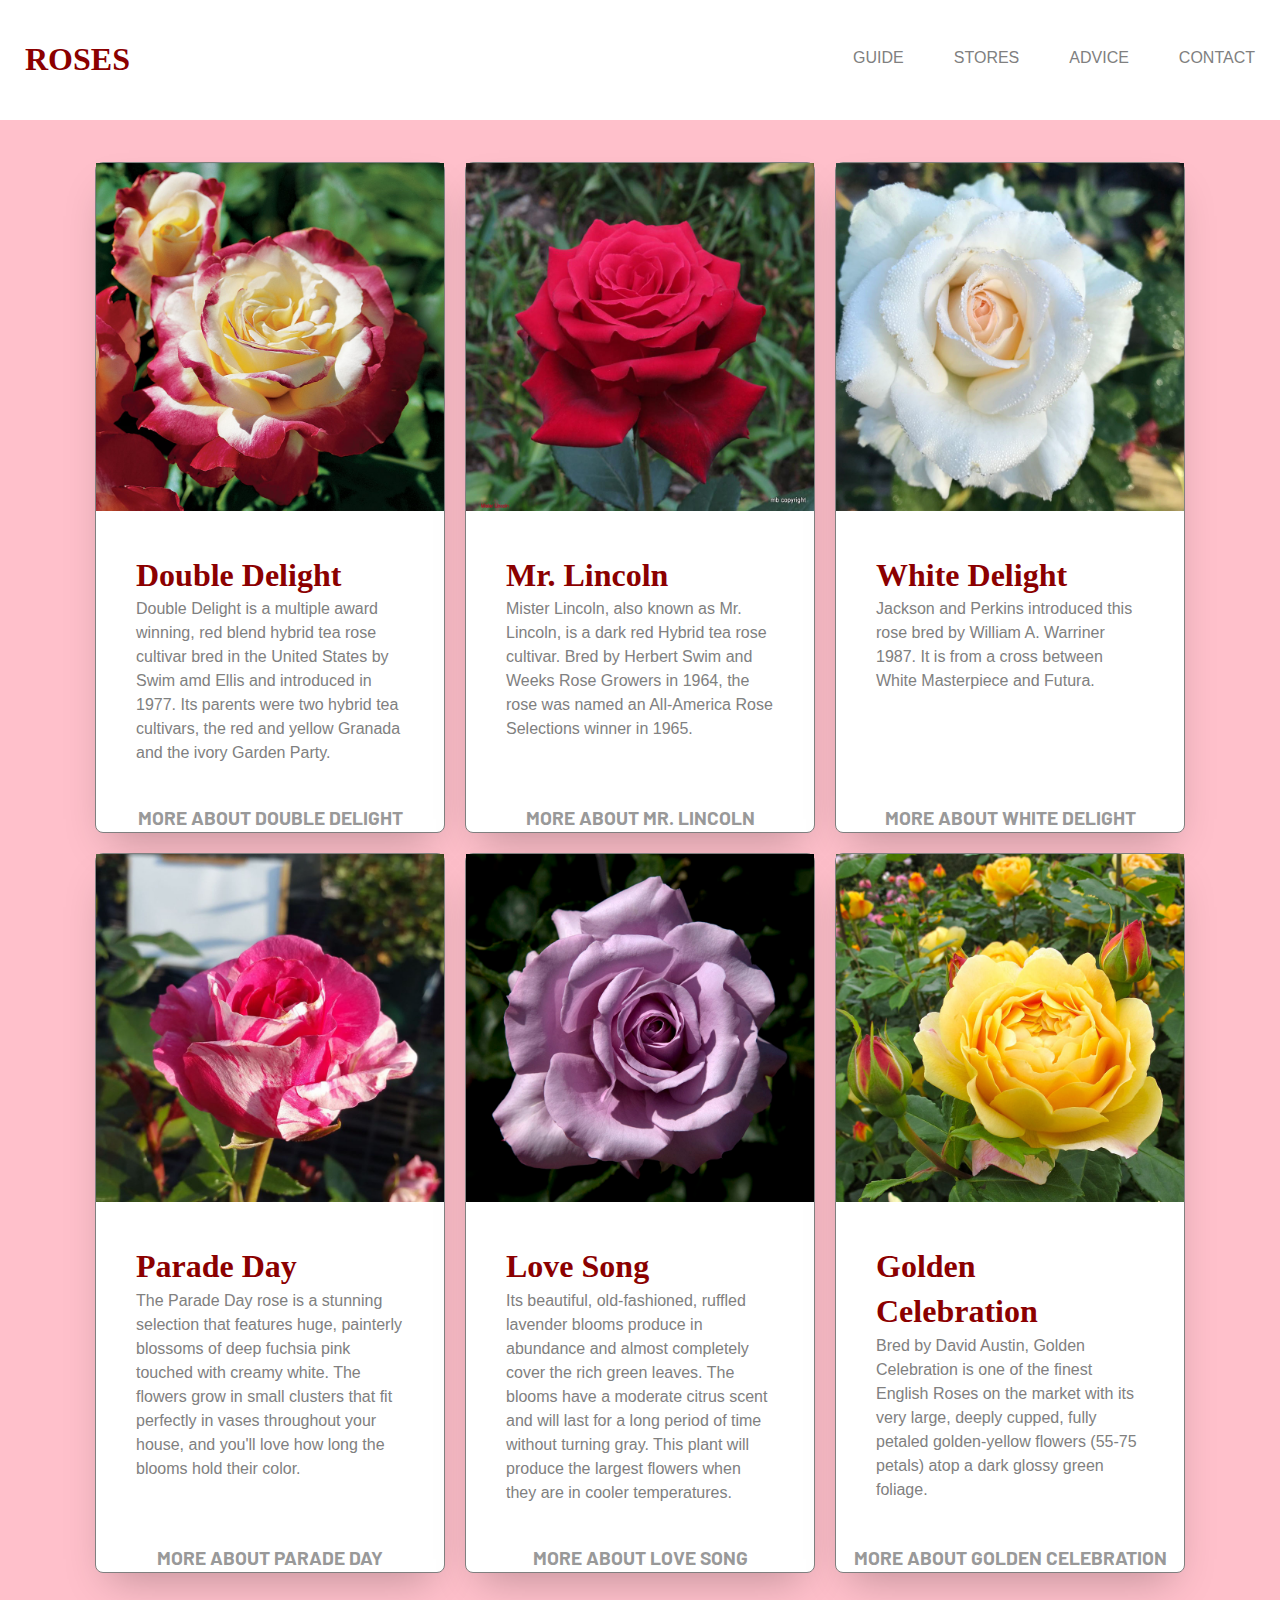
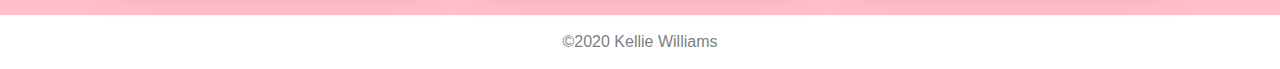
==== carddeck.html @ 98f0ea48 "Add files via upload" ====
<!doctype html>
<html class="no-js" lang="en">

<head>
    <meta charset="utf-8">
    <title>Kellie's Roses — Guide</title>
    <meta name="description" content="">
    <meta name="viewport" content="width=device-width, initial-scale=1">

    <link rel="manifest" href="site.webmanifest">
    <link rel="apple-touch-icon" sizes="180x180" href="apple-touch-icon.png">
    <link rel="icon" type="image/png" sizes="32x32" href="favicon-32x32.png">
    <link rel="icon" type="image/png" sizes="16x16" href="favicon-16x16.png">
    <link rel="apple-touch-icon" href="icon.png">
    <!-- Place favicon.ico in the root directory -->
    <link href="https://fonts.googleapis.com/css2?family=Barlow:wght@300;400;500;700&display=swap" rel="stylesheet"> 

    <link rel="stylesheet" href="css/normalize.css">
    <link rel="stylesheet" href="css/main.css">
    <link rel="stylesheet" href="css/styles.css">

    <meta name="theme-color" content="#fafafa">
</head>

<body>
    <!--[if IE]>
    <p class="browserupgrade">You are using an <strong>outdated</strong> browser. Please <a href="https://browsehappy.com/">upgrade your browser</a> to improve your experience and security.</p>
  <![endif]-->



    <!-- Add your site or application content here -->
    <!-- navbar  -->

    <nav class="flex-container" aria-labelledby="primary-navigation">
        <h1 class="logo"><a href="index.html">Roses</a></h1>

        <ul class="main-nav">
            <li><a href="carddeck.html">Guide</a></li>
            <li><a href="stores.html">Stores</a></li>
            <li><a href="#">Advice</a></li>
            <li><a href="#">Contact</a></li>
        </ul>
    </nav>
    <!-- end nav bar -->



    <!-- start card section -->
    <section class="cards">
        <div class="card">

            <div class="photo">
                <img src="images/doubledelight.jpg" alt="A double delight rose." />
            </div> <!-- end of photo -->

            <div class="content">

                <article>
                    <h1 class="title">Double Delight</h1>
                    <p>Double Delight is a multiple award winning, red blend hybrid tea rose cultivar bred in the United States by Swim amd Ellis and introduced in 1977. Its parents were two hybrid tea cultivars, the red and yellow Granada and the ivory Garden Party.</p>
                </article>

            </div> <!-- end of content -->
            <footer class="cardfooter"><a href="inspirations.html">More About Double Delight</a></footer>
        </div><!-- end of card -->

        <div class="card">

            <div class="photo">
                <img src="images/mrlincoln.jpg" alt="A Mr. Lincoln Rose." />
            </div><!-- end of photo -->

            <div class="content">

                <article>
                    <h1 class="title">Mr. Lincoln</h1>
                    <p>Mister Lincoln, also known as Mr. Lincoln, is a dark red Hybrid tea rose cultivar. Bred by Herbert Swim and Weeks Rose Growers in 1964, the rose was named an All-America Rose Selections winner in 1965. </p>
                </article> <!-- end of article -->
            </div> <!-- end of content -->
            <footer class="cardfooter"><a href="inspirations.html">More About Mr. Lincoln</a></footer>
        </div>

        <div class="card">

            <div class="photo">
                <img src="images/whitedelight.jpg" alt="A White Delight rose." />
            </div><!-- end of photo -->

            <div class="content">

                <article>
                    <h1 class="title">White Delight</h1>
                    <p>Jackson and Perkins introduced this rose bred by William A. Warriner 1987. It is from a cross between White Masterpiece and Futura.
                </article> <!-- end of article -->
            </div> <!-- end of content -->
            <footer class="cardfooter"><a href="inspirations.html">More About White Delight</a></footer>
        </div>

        <div class="card">

            <div class="photo">
                <img src="images/parade.jpg" alt="A Parade Day rose." />
            </div><!-- end of photo -->

            <div class="content">

                <article>
                    <h1 class="title">Parade Day</h1>
                    <p>The Parade Day rose is a stunning selection that features huge, painterly blossoms of deep fuchsia pink touched with creamy white. The flowers grow in small clusters that fit perfectly in vases throughout your house, and you'll love how long the blooms hold their color.
</p>
                
                </article> <!-- end of article -->
            </div> <!-- end of content -->
            <footer class="cardfooter"><a href="inspirations.html">More About Parade Day</a></footer>
        </div>

        <div class="card">

            <div class="photo">
                <img src="images/lovesong.jpg" alt="A Love Song rose." />
            </div><!-- end of photo -->

            <div class="content">

                <article>
                    <h1 class="title">Love Song</h1>
                    <p>Its beautiful, old-fashioned, ruffled lavender blooms produce in abundance and almost completely cover the rich green leaves. The blooms have a moderate citrus scent and will last for a long period of time without turning gray. This plant will produce the largest flowers when they are in cooler temperatures.</p>
            

                </article> <!-- end of article -->
            </div> <!-- end of content -->
            <footer class="cardfooter"><a href="inspirations.html">More About love Song</a></footer>
        </div>
        <div class="card">

            <div class="photo">
                <img src="images/golden.jpg" alt="A Golden Celebration rose." />
            </div><!-- end of photo -->

            <div class="content">

                <article>
                    <h1 class="title">Golden Celebration</h1>
                    <p>Bred by David Austin, Golden Celebration is one of the finest English Roses on the market with its very large, deeply cupped, fully petaled golden-yellow flowers (55-75 petals) atop a dark glossy green foliage.</p>
                </article> <!-- end of article -->
            </div> <!-- end of content -->
            <footer class="cardfooter"><a href="inspirations.html">More about golden celebration</a></footer>
        </div>
    </section>
    <!-- end of card section -->





    <footer class="main-footer">

        <p>&copy;2020 Kellie Williams</p>

    </footer>




    <!-- javascript stuff down here -->
    <script src="js/vendor/modernizr-3.8.0.min.js"></script>
    <script src="https://code.jquery.com/jquery-3.4.1.min.js"
        integrity="sha256-CSXorXvZcTkaix6Yvo6HppcZGetbYMGWSFlBw8HfCJo=" crossorigin="anonymous"></script>
    <script>
        window.jQuery || document.write('<script src="js/vendor/jquery-3.4.1.min.js"><\/script>')
    </script>
    <script src="js/plugins.js"></script>
    <script src="js/main.js"></script>

    <!-- Google Analytics: change UA-XXXXX-Y to be your site's ID. -->
    <script>
        window.ga = function () {
            ga.q.push(arguments)
        };
        ga.q = [];
        ga.l = +new Date;
        ga('create', 'UA-XXXXX-Y', 'auto');
        ga('set', 'transport', 'beacon');
        ga('send', 'pageview')
    </script>
    <script src="https://www.google-analytics.com/analytics.js" async></script>
</body>

</html>
---- css/main.css ----
/*! HTML5 Boilerplate v7.3.0 | MIT License | https://html5boilerplate.com/ */

/* main.css 2.0.0 | MIT License | https://github.com/h5bp/main.css#readme */
/*
 * What follows is the result of much research on cross-browser styling.
 * Credit left inline and big thanks to Nicolas Gallagher, Jonathan Neal,
 * Kroc Camen, and the H5BP dev community and team.
 */

/* ==========================================================================
   Base styles: opinionated defaults
   ========================================================================== */

html {
  color: #222;
  font-size: 1em;
  line-height: 1.4;
}

/*
 * Remove text-shadow in selection highlight:
 * https://twitter.com/miketaylr/status/12228805301
 *
 * Vendor-prefixed and regular ::selection selectors cannot be combined:
 * https://stackoverflow.com/a/16982510/7133471
 *
 * Customize the background color to match your design.
 */

::-moz-selection {
  background: #b3d4fc;
  text-shadow: none;
}

::selection {
  background: #b3d4fc;
  text-shadow: none;
}

/*
 * A better looking default horizontal rule
 */

hr {
  display: block;
  height: 1px;
  border: 0;
  border-top: 1px solid #ccc;
  margin: 1em 0;
  padding: 0;
}

/*
 * Remove the gap between audio, canvas, iframes,
 * images, videos and the bottom of their containers:
 * https://github.com/h5bp/html5-boilerplate/issues/440
 */

audio,
canvas,
iframe,
img,
svg,
video {
  vertical-align: middle;
}

/*
 * Remove default fieldset styles.
 */

fieldset {
  border: 0;
  margin: 0;
  padding: 0;
}

/*
 * Allow only vertical resizing of textareas.
 */

textarea {
  resize: vertical;
}

/* ==========================================================================
   Browser Upgrade Prompt
   ========================================================================== */

.browserupgrade {
  margin: 0.2em 0;
  background: #ccc;
  color: #000;
  padding: 0.2em 0;
}

/* ==========================================================================
   Author's custom styles
   ========================================================================== */

/* ==========================================================================
   Helper classes
   ========================================================================== */

/*
 * Hide visually and from screen readers
 */

.hidden {
  display: none !important;
}

/*
* Hide only visually, but have it available for screen readers:
* https://snook.ca/archives/html_and_css/hiding-content-for-accessibility
*
* 1. For long content, line feeds are not interpreted as spaces and small width
*    causes content to wrap 1 word per line:
*    https://medium.com/@jessebeach/beware-smushed-off-screen-accessible-text-5952a4c2cbfe
*/

.sr-only {
  border: 0;
  clip: rect(0, 0, 0, 0);
  height: 1px;
  margin: -1px;
  overflow: hidden;
  padding: 0;
  position: absolute;
  white-space: nowrap;
  width: 1px;
  /* 1 */
}

/*
* Extends the .sr-only class to allow the element
* to be focusable when navigated to via the keyboard:
* https://www.drupal.org/node/897638
*/

.sr-only.focusable:active,
.sr-only.focusable:focus {
  clip: auto;
  height: auto;
  margin: 0;
  overflow: visible;
  position: static;
  white-space: inherit;
  width: auto;
}

/*
* Hide visually and from screen readers, but maintain layout
*/

.invisible {
  visibility: hidden;
}

/*
* Clearfix: contain floats
*
* For modern browsers
* 1. The space content is one way to avoid an Opera bug when the
*    `contenteditable` attribute is included anywhere else in the document.
*    Otherwise it causes space to appear at the top and bottom of elements
*    that receive the `clearfix` class.
* 2. The use of `table` rather than `block` is only necessary if using
*    `:before` to contain the top-margins of child elements.
*/

.clearfix:before,
.clearfix:after {
  content: " ";
  /* 1 */
  display: table;
  /* 2 */
}

.clearfix:after {
  clear: both;
}

/* ==========================================================================
   EXAMPLE Media Queries for Responsive Design.
   These examples override the primary ('mobile first') styles.
   Modify as content requires.
   ========================================================================== */

@media only screen and (min-width: 35em) {
  /* Style adjustments for viewports that meet the condition */
}

@media print,
  (-webkit-min-device-pixel-ratio: 1.25),
  (min-resolution: 1.25dppx),
  (min-resolution: 120dpi) {
  /* Style adjustments for high resolution devices */
}

/* ==========================================================================
   Print styles.
   Inlined to avoid the additional HTTP request:
   https://www.phpied.com/delay-loading-your-print-css/
   ========================================================================== */

@media print {
  *,
  *:before,
  *:after {
    background: transparent !important;
    color: #000 !important;
    /* Black prints faster */
    box-shadow: none !important;
    text-shadow: none !important;
  }
  a,
  a:visited {
    text-decoration: underline;
  }
  a[href]:after {
    content: " (" attr(href) ")";
  }
  abbr[title]:after {
    content: " (" attr(title) ")";
  }
  /*
     * Don't show links that are fragment identifiers,
     * or use the `javascript:` pseudo protocol
     */
  a[href^="#"]:after,
  a[href^="javascript:"]:after {
    content: "";
  }
  pre {
    white-space: pre-wrap !important;
  }
  pre,
  blockquote {
    border: 1px solid #999;
    page-break-inside: avoid;
  }
  /*
     * Printing Tables:
     * https://web.archive.org/web/20180815150934/http://css-discuss.incutio.com/wiki/Printing_Tables
     */
  thead {
    display: table-header-group;
  }
  tr,
  img {
    page-break-inside: avoid;
  }
  p,
  h2,
  h3 {
    orphans: 3;
    widows: 3;
  }
  h2,
  h3 {
    page-break-after: avoid;
  }
}
---- css/styles.css ----
/* Generic styles */

* {
  box-sizing: border-box;
  padding: 0;
  margin: 0;
}

html {
  font-family: 'Barlow', sans-serif;
  scroll-behavior: smooth;
  text-rendering: optimizeLegibility;
  font-weight: 400;
}

body {
  margin: 0;
  padding: 0;
  background-color: pink;
}

.hero {
  background: url('../images/ricardo-resende-unsplash.jpg') no-repeat center;
   -webkit-background-size: cover;
  -moz-background-size: cover;
  -o-background-size: cover;
  background-size: cover;
  padding: 4rem 1rem;
  margin: 0;
}
 

/* START HERE */

/* Grid styles */

.hero {
  display: grid;
  grid-template-columns: 1fr auto 1fr;
  grid-template-rows: 1fr 1fr;
}

.hero {
  height: 100vh;
}

/* you can start to use your color palettes here for transparent background in rgba*/
.inner-hero {
  background: rgba(255, 255, 255, 0.3);
  padding: 2rem;
  border-radius: 0.5rem;
}

.inner-hero>h1 {
  color: white;
    font-family: 'Playfair Display', serif;
  font-size: 4.5rem;
  line-height: 1.2;
  text-align: center;
  text-transform: uppercase;
  letter-spacing: 5px;
}

/* you can start to use your color palettes here or pick a color from the background using the eyedropper tool in Firefox */
.subhead {
    font-family: 'Roboto', sans-serif;
  color: pink;
  font-size: 2rem;
  font-weight: 500;
  text-align: center;
  margin-top: -1.5em;
  letter-spacing: 3px;
}

.welcome {
font-family: 'Roboto', sans-serif;
  color: white;
  font-size: 1.2rem;
  font-weight: 400;
  text-align: center;
  letter-spacing: 2px;
  margin-top: 4em;
  text-transform: uppercase;
}

.welcome a {
  color: white;
  text-decoration: none;
  border: 1px solid white;
  padding: 10px;
}

.welcome a:hover {
  color: pink;
}


/* grids */
.inner-hero {
  grid-column: 2;
}

@media (min-width: 600px) {
  .hero {
    grid-template-columns: auto 1fr 1fr;
  }

  .inner-hero {
    grid-column: 1;
    margin-left: 2rem;
  }

  .inner-hero>h1 {
    text-align: left;
  }

  .subhead {
    text-align: left;
  }

  .welcome {
    text-align: left;
  }


}


/* -- navigation bar -- */
.flex-container {
  display: flex;
  flex-direction: column;
  justify-content: center;
  align-items: center;
  background: white;
}

.logo {
  padding-top: 1rem;
  padding-bottom: 1rem;
    font-family: 'Playfair Display', serif;
    color:pink;
}

.logo a {
  color: darkred;
}



/* gets rid of bullets on list and makes text uppercase */
.logo,
.main-nav {
  list-style: none;
  text-transform: uppercase;
}

/* gets rid of underline on links and spaces out letters */
.logo a,
.main-nav a {
  text-decoration: none;

}

.logo a:hover {
  color: purple;
}

.main-nav {
  display: flex;
  flex-direction: column;
  align-content: center;
  width: 100%;
  font-family: 'Roboto', sans-serif;
}

.main-nav a {
  display: block;
  padding: 1em;
  color: gray;
}

.main-nav a:hover {
  color:purple;
}

.main-nav a {
  text-align: center;
  padding: 10px;
  border-top: 1px solid rgba(255, 255, 255, 0.3);
  border-bottom: 1px solid rgba(0, 0, 0, 0.1);
}

.main-nav li:last-of-type a {
  border-bottom: none;
  margin-bottom: 3px;
}



@media only screen and (min-width: 35em) {
  /* body {
    background-color: rgba(255, 145, 0, 0.986);
  } */

  .logo {
    padding-top: 1rem;
    padding-bottom: 1rem;
  }

  .main-nav {
    flex-direction: row;
    justify-content: space-around;
  }

  .main-nav a {
    text-align: center;
    padding: 10px;
    border-top: none;
    border-bottom: none;
  }
}

/* Desktop Styles */
@media only screen and (min-width: 60em) {
  /* body {
    background-color: rgba(255, 145, 0, 0.986);
  } */

  .logo {
    margin-left: 25px;
  }

  .flex-container {
    flex-direction: row;

  }

  .main-nav {
    justify-content: flex-end;
  }

  .main-nav a {
    padding: 10px 25px;
  }
}

/* end of navbar */

/* start cards -- */

img {
  display: block;
  max-width: 100%;
}

.cards {
  padding-top: 2rem;
  padding-bottom: 2rem;
  display: flex;
  flex-wrap: wrap;
  justify-content: center;
}

.card {
  background-color: white;
  display: flex;
  flex-direction: column;
  align-items: center;
  /* justify-content: center; */
  min-width: 250px;
  max-width: 350px;
  border-radius: 0.5rem;
  border: 1px solid gray;
  box-shadow: 0 20px 40px -14px rgba(0, 0, 0, 0.25);
  margin: 10px;
    position: relative;
  top: 0;
}

.card .content {
  flex: 1 1 0;
}

.content {
  padding: 2.5rem;
}

/* limiting size of images in cards  */
.photo {
    min-width: 100%;
    max-height: 100%;
  max-height: 350px;
  min-height: 350px;
  overflow: hidden;
}

/* typography cards */
.title {
    font-family: 'Playfair Display', serif;
  font-size: 2rem;
  margin: 0;
  color: darkred;
}

.card p {
   font-family: 'Roboto', sans-serif;
  font-size: 1rem;
  line-height: 1.5;
    color: gray;
}

.card footer {
  font-size: 1.2rem;
  font-weight: 700;
  color: #999;
  text-transform: uppercase;
  margin: 0;
}

.card footer a {
  font-size: 1.2rem;
  font-weight: 700;
  color: #999;
  text-transform: uppercase;
  margin: 0;
  text-decoration: none;
}

.card footer a:hover {
  text-decoration: none;
  color: purple;
    transition: all 0.1s ease-in;
}

.card:hover {
  transition: all 0.1s ease-in;
  top: -2px;
  box-shadow: 0 4px 5px rgba(0, 0, 0, 0.2);
}

/* inspirations */

.wrapper {
  background-color: pink;
  display: grid;
  grid-template-columns: 1fr;
  grid-gap: 1em;
  padding-top: 2em;
  justify-content: center;
  align-content: center;
}

.iframe-container {
  margin: 0 auto;
  position: relative;
  width: 100%;
  padding-bottom: 56.25%; 
  height: 0;
}

.iframe-container iframe{
  position: absolute;
  top:0;
  left: 0;
  width: 100%;
  height: 100%;
}



/* columns */

/* this is making the images all the same size */
.wrapper img {
  width: 100%;
  height: 100%;
  object-fit: cover;
  max-width: 600px;
  margin: 0 auto;
}

article.text {
  padding: 2.5rem;
    background-color: white;
}

.text h1 {
  font-size: 2rem;
        font-family: 'Playfair Display', serif;
  color: darkred;
}

.text p {
    font-family: 'Roboto', sans-serif;
  font-size: 1rem;
  line-height: 1.5;
    color:gray;
}

@media only screen and (min-width: 900px) {

  .wrapper {
    padding: 2rem;
    margin: 0 auto;
    grid-template-columns: 1fr 1fr;
    grid-template-rows: auto;
  }

  .iframe-container {
    justify-self: center;
    align-self: center;
    grid-column: 1;
  }

  .text.one {
    grid-column: 2;
  }

  .image.first {
    grid-column: 2;
    grid-row: 2;
  }

  .text.two {
    grid-column: 1;
    grid-row: 2;
  }

  .image.second {
    grid-column: 1;
    grid-row: 3;

  }

  .text.three {
    grid-column: 2;
    grid-row: 3;
  }

}

@media only screen and (min-width: 1200px) {

  .wrapper {
    max-width: 1200px;
    margin: 0 auto;
    grid-template-columns: 1fr 1fr 1fr;
    grid-template-rows: auto;
  }

  .iframe-container {
    grid-column: 2;
    grid-row: 1;
  }

  .text.one {
    grid-column: 3;
    grid-row: 1;
  }

  .image.first {
    grid-column: 2;
    grid-row: 2;
  }

  .text.two {
    grid-column: 1;
    grid-row: 2;
  }

  .image.second {
    grid-column: 2;
    grid-row: 3;

  }

  .text.three {
    grid-column: 3;
    grid-row: 3;
  }

}

.main-footer {
  padding-top: 1rem;
  padding-bottom: 1rem;
  display: flex;
  align-items: center;
  justify-content: center;
  background: white;
}

.main-footer p {
    font-family: 'Roboto', sans-serif;
  font-size: 1rem;
  font-weight: 300;
  color: gray;

}
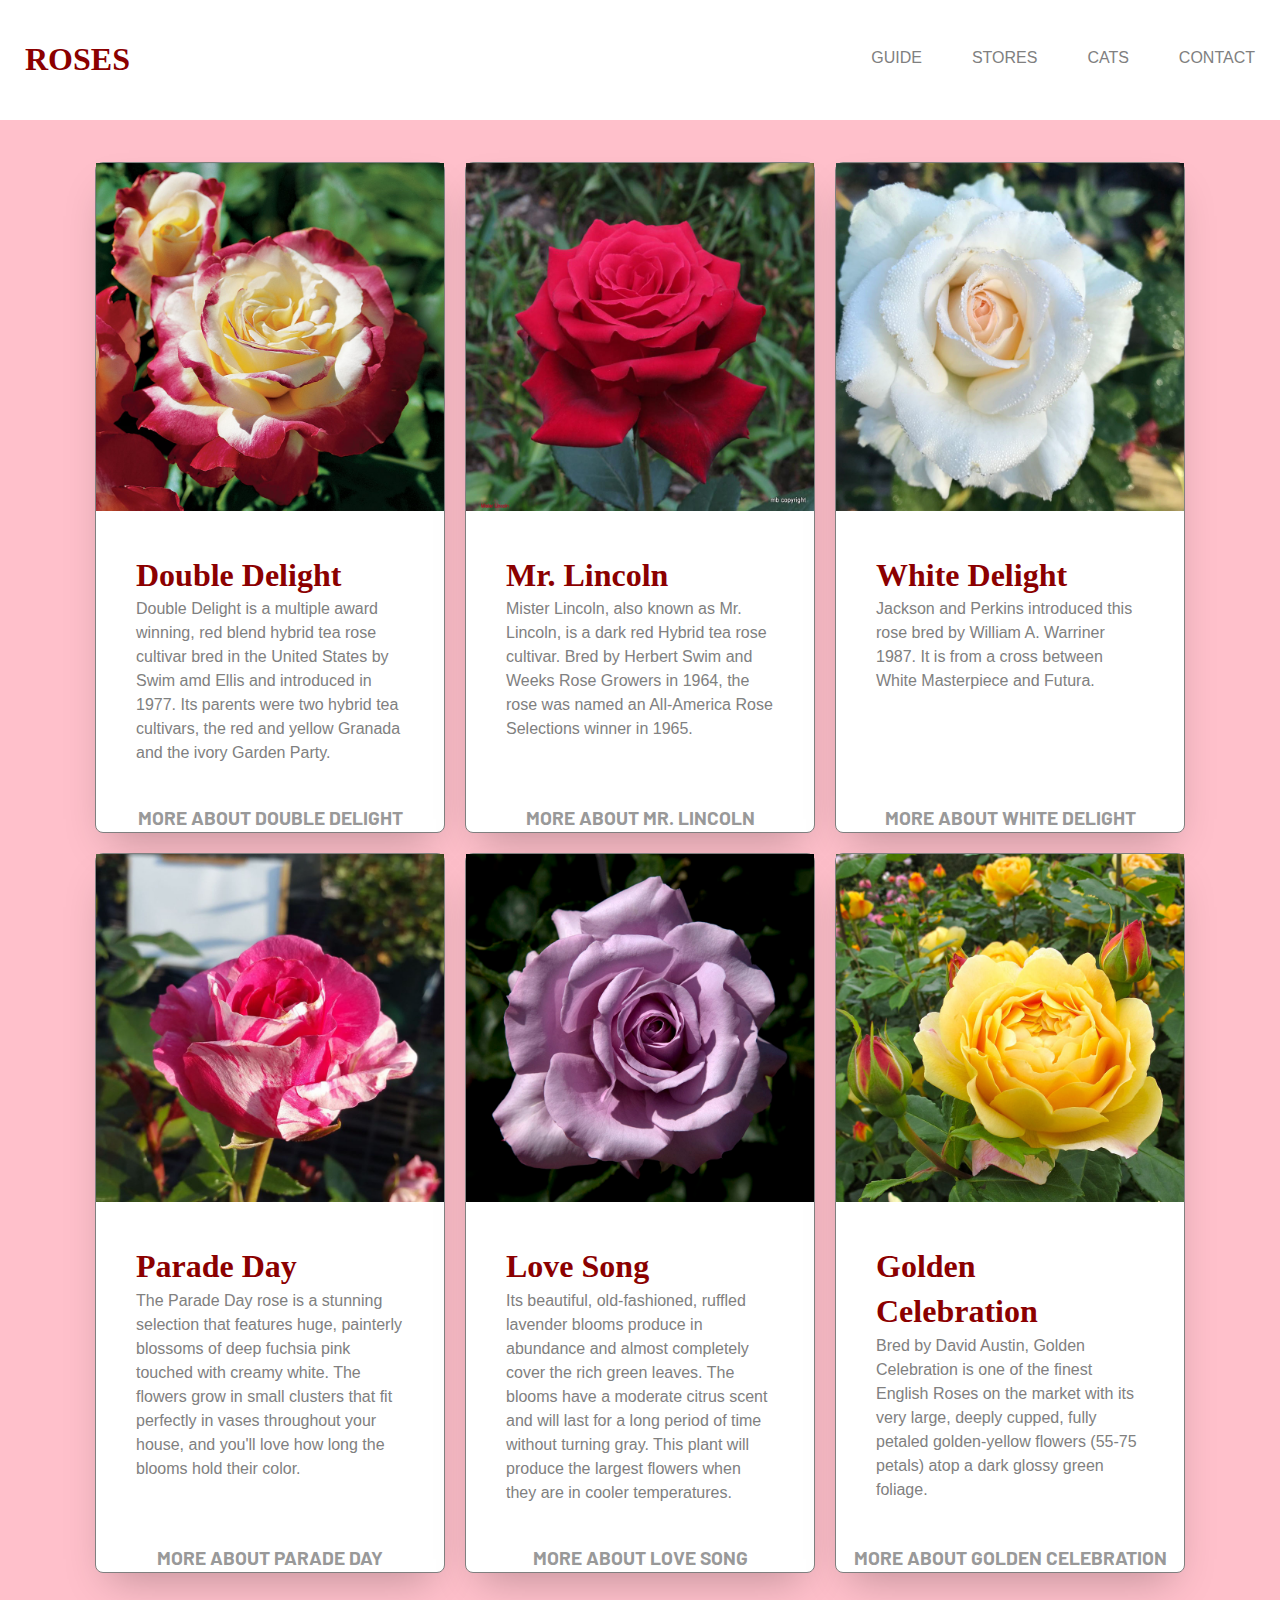
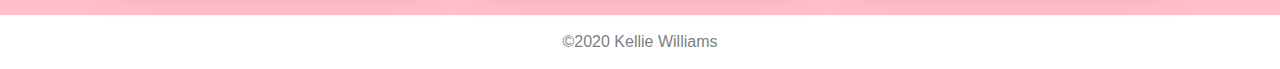
==== commit 7ccacf8b: "Add files via upload" ====
--- a/carddeck.html
+++ b/carddeck.html
@@ -18,6 +18,8 @@
     <link rel="stylesheet" href="css/normalize.css">
     <link rel="stylesheet" href="css/main.css">
     <link rel="stylesheet" href="css/styles.css">
+    	<!-- CSS -->
+	<link rel="stylesheet" type="text/css" href="css/jquery.fancybox.min.css">
 
     <meta name="theme-color" content="#fafafa">
 </head>
@@ -38,7 +40,7 @@
         <ul class="main-nav">
             <li><a href="carddeck.html">Guide</a></li>
             <li><a href="stores.html">Stores</a></li>
-            <li><a href="#">Advice</a></li>
+            <li><a href="cats.html">Cats</a></li>
             <li><a href="#">Contact</a></li>
         </ul>
     </nav>
@@ -164,6 +166,8 @@
 
 
     <!-- javascript stuff down here -->
+    <script src="https://code.jquery.com/jquery-3.4.1.min.js"></script>
+	<script src="js/jquery.fancybox.min.js"></script>
     <script src="js/vendor/modernizr-3.8.0.min.js"></script>
     <script src="https://code.jquery.com/jquery-3.4.1.min.js"
         integrity="sha256-CSXorXvZcTkaix6Yvo6HppcZGetbYMGWSFlBw8HfCJo=" crossorigin="anonymous"></script>
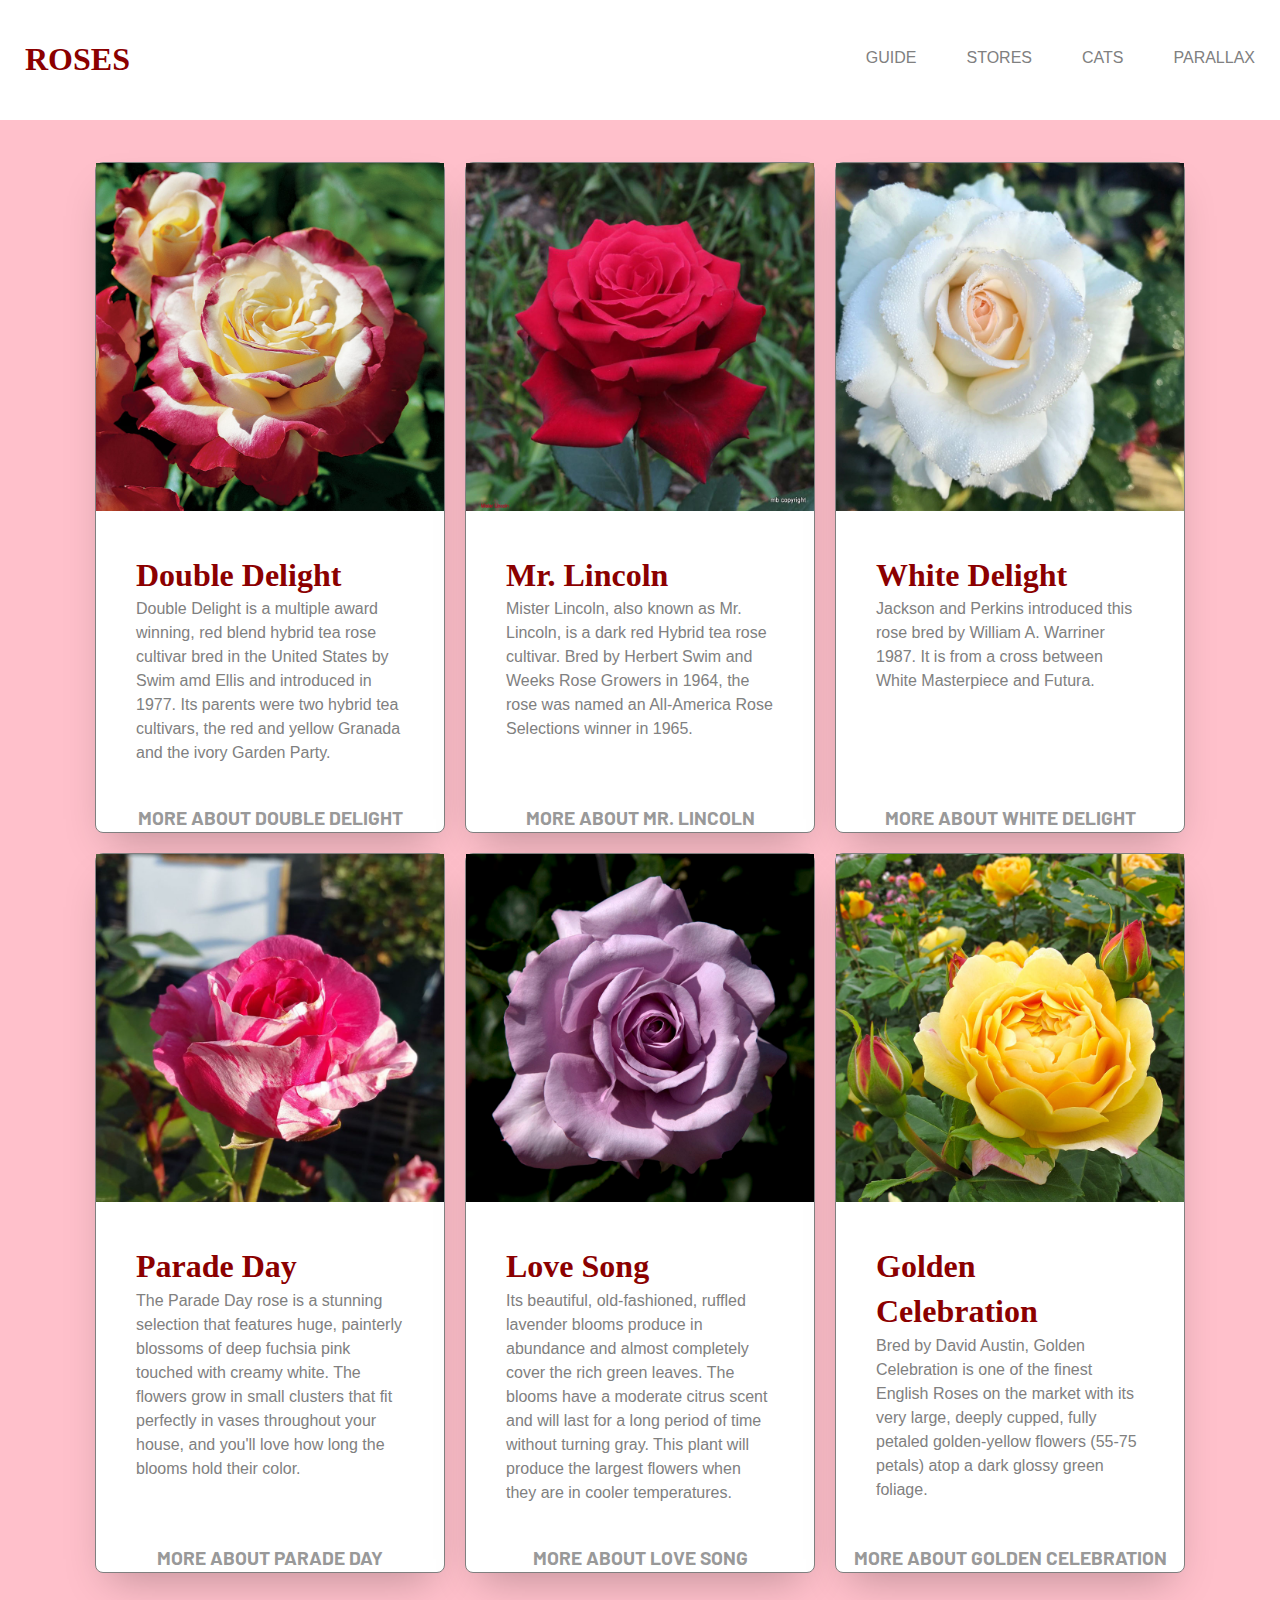
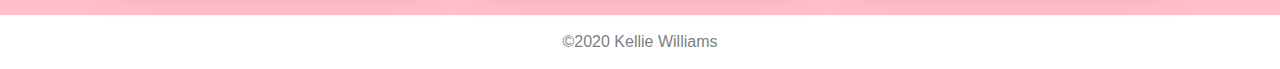
==== commit eb6abc35: "Add files via upload" ====
--- a/carddeck.html
+++ b/carddeck.html
@@ -19,7 +19,8 @@
     <link rel="stylesheet" href="css/main.css">
     <link rel="stylesheet" href="css/styles.css">
     	<!-- CSS -->
-	<link rel="stylesheet" type="text/css" href="css/jquery.fancybox.min.css">
+	<link rel="stylesheet" type="text/css" 
+          href="css/jquery.fancybox.min.css">
 
     <meta name="theme-color" content="#fafafa">
 </head>
@@ -41,7 +42,7 @@
             <li><a href="carddeck.html">Guide</a></li>
             <li><a href="stores.html">Stores</a></li>
             <li><a href="cats.html">Cats</a></li>
-            <li><a href="#">Contact</a></li>
+            <li><a href="parallax.html">Parallax</a></li>
         </ul>
     </nav>
     <!-- end nav bar -->
